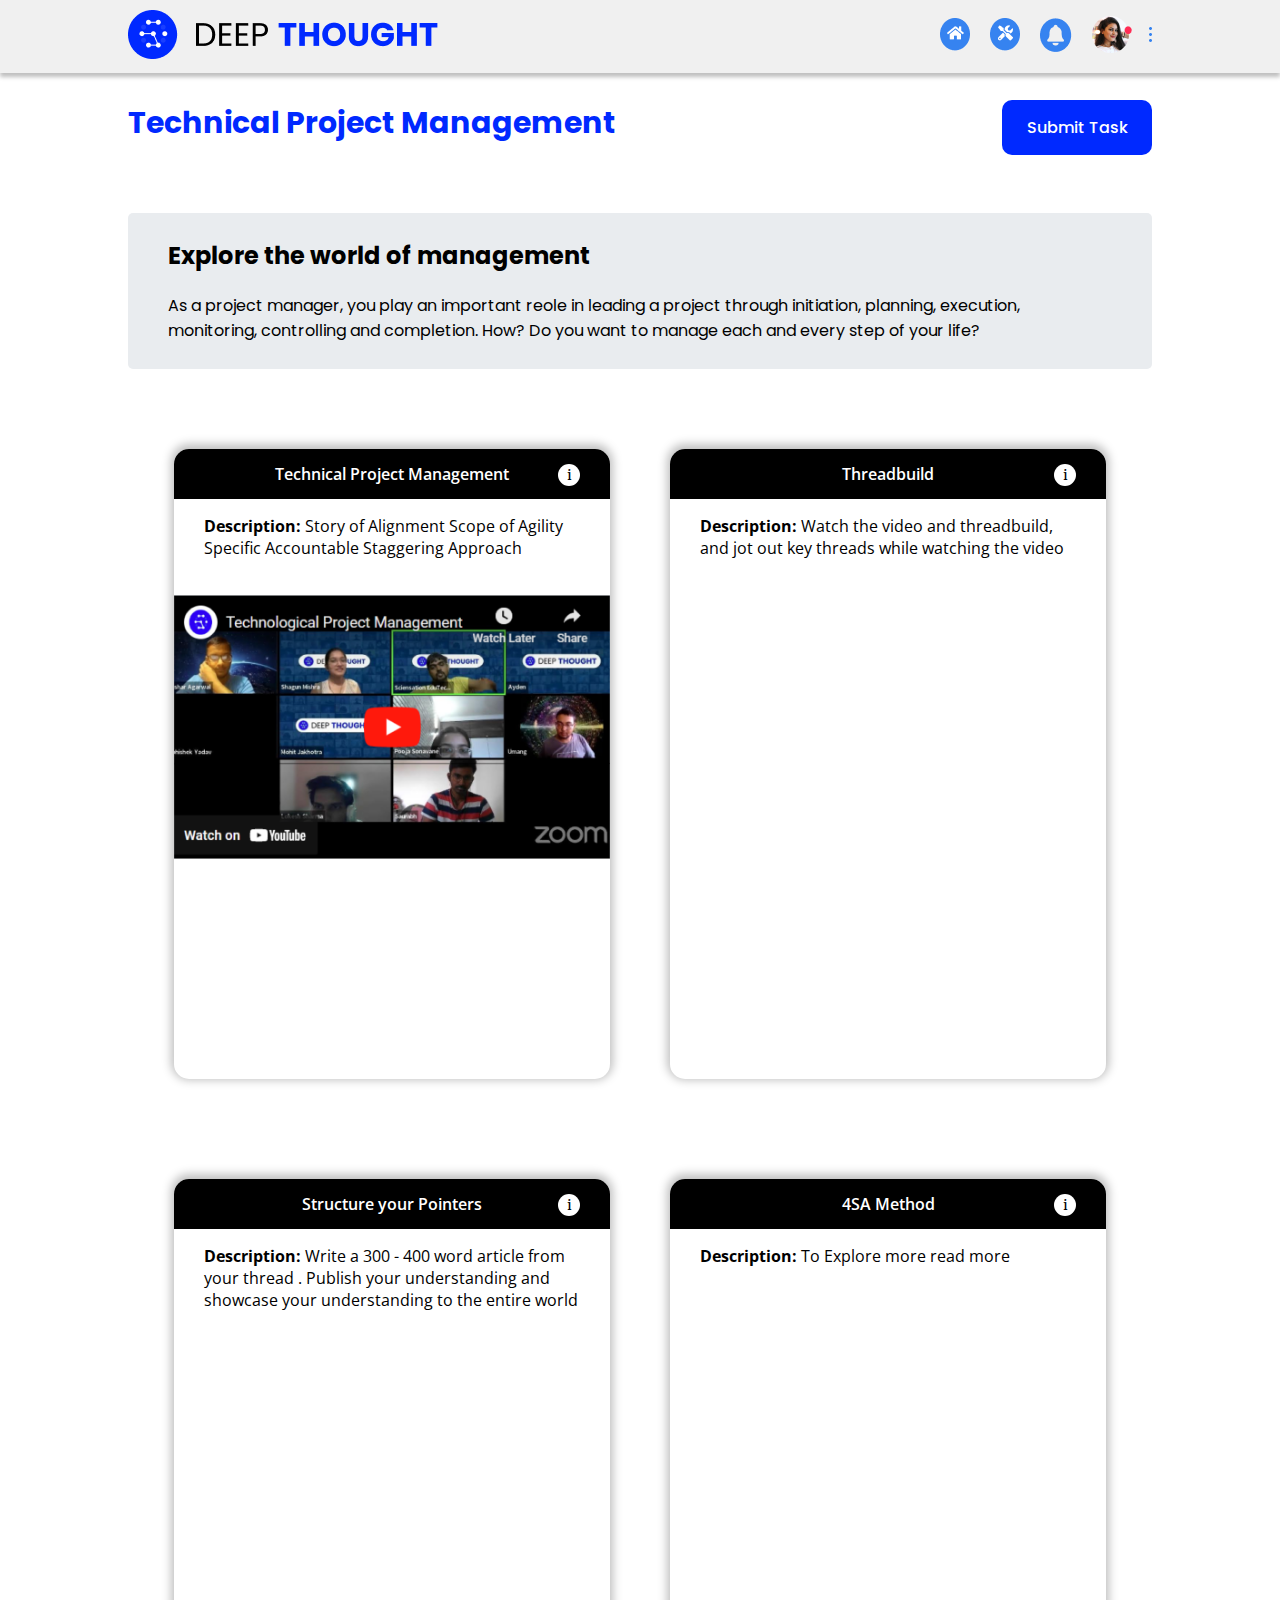
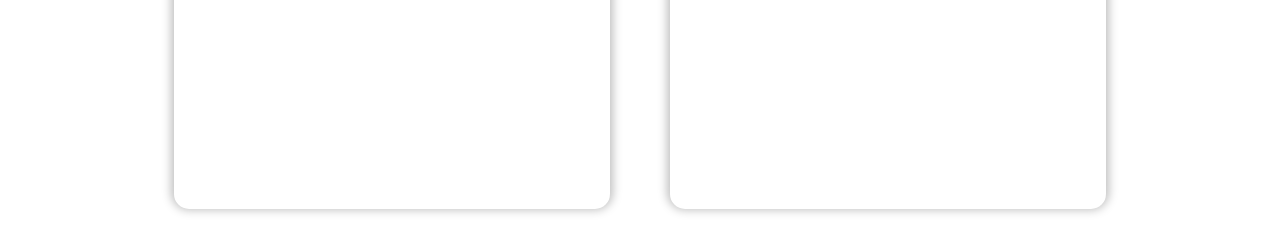
==== index.html @ bc7eef8e "navbar and one box done" ====
<!DOCTYPE html>
<html lang="en">

<head>
    <meta charset="UTF-8">
    <meta name="viewport" content="width=device-width, initial-scale=1.0">
    <title>Document</title>

    <link rel="stylesheet" href="styles.css">

    <link rel="preconnect" href="https://fonts.googleapis.com">
<link rel="preconnect" href="https://fonts.gstatic.com" crossorigin>
<link href="https://fonts.googleapis.com/css2?family=Open+Sans:ital,wght@0,300..800;1,300..800&family=Poly:ital@0;1&family=Poppins:ital,wght@0,100;0,200;0,300;0,400;0,500;0,600;0,700;0,800;0,900;1,100;1,200;1,300;1,400;1,500;1,600;1,700;1,800;1,900&display=swap" rel="stylesheet">
</head>

<body>
    <header>

        <nav class="navbar">

            <div id="logo">
                <div>
                    <img src="./resources/logo 1.png" alt="" width="100%">
                </div>
            </div>


            <!-- <div class="bars">
                <img src="./resources/three dot.png" alt="" class="bars" width="40px">
            </div> -->


            <ul class="icons">
                <li>
                    <img src="./resources/Group 1097.png" alt="">
                </li>
                <li>
                    <img src="./resources/Group 1100.png" alt="">
                </li>
                <li>
                    <img src="./resources/Vector.png" alt="">
                    <img src="./resources/dot.png" alt="" id="dot">
                </li>
                <li>
                    <img src="./resources/Ellipse 53.png" alt="">
                </li>
                <li>
                    <img src="./resources/three dot.png" alt="">
                </li>

            </ul>
        </nav>

    </header>

    <section class="main">
        <div class="heading">
            Technical Project Management
            <div>
                <button class="submit-task">
                    Submit Task
                </button>
            </div>
        </div>

        <div class="text">
            <h2>Explore the world of management</h2>
            <p>As a project manager, you play an important reole in leading a project through initiation, planning,
                execution, monitoring, controlling and completion. How? Do you want to manage each and every step of
                your life?</p>
        </div>

        <div class="boxes-container">

            <div class="boxes">
                <div class="top">
                    Technical Project Management
                    <div class="i-button">
                        i
                    </div>
                </div>
                <div class="content">
                    <p><strong>Description:</strong> Story of Alignment Scope of Agility Specific Accountable Staggering Approach</p>
                    <div>
                        <img src="./resources/image 13.png" alt="YouTube Video">
                    </div>
                </div>
            </div>


            <div class="boxes">
                <div class="top">
                    Threadbuild
                    <div class="i-button">
                        i
                    </div>
                </div>
                <div class="content">
                    <p><strong>Description:</strong> Watch the video and threadbuild, and jot out key threads while watching the video</p>
                    <div>

                    </div>
                </div>
            </div>

        </div>

        <div class="boxes-container">

            <div class="boxes">
                <div class="top">
                    Structure your Pointers
                    <div class="i-button">
                        i
                    </div>
                </div>
                <div class="content">
                    <p><strong>Description:</strong> Write a 300 - 400 word article from your thread . Publish your understanding and showcase your understanding to the entire world </p>
                    <div>

                    </div>
                </div>
            </div>


            <div class="boxes">
                <div class="top">
                    4SA Method
                    <div class="i-button">
                        i
                    </div>
                </div>
                <div class="content">
                    <p><strong>Description:</strong> To Explore more read more </p>
                    <div>

                    </div>
                </div>
            </div>


        </div>

    </section>
</body>

</html>
---- styles.css ----
body{
    margin: 0;
}

header {
    box-shadow: 0px 4px 4px 0px rgba(0, 0, 0, 0.25);
    background-color: #f0f0f0;
    z-index: 1;
    box-sizing: border-box;
    width: 100%;
}

.navbar {
    margin: auto;
    width: 80%;
    display: flex;
    align-items: center;
    justify-content: space-between;
}

#logo {
    min-width: 300px;
    cursor: pointer;
}

.icons {
    position: relative;
    list-style: none;
    display: flex;
    align-items: center;
    gap: 20px;
}

.icons li {
    cursor: pointer;
}

#dot {
    position: absolute;
    top: 10px;
    right: 20px;
}

.main{
    width: 80%;
    margin: auto;
}

.heading {
    font-family: "Poppins", sans-serif;
    font-size: 30px;
    font-weight: 700;
    color: #0029FF;
    display: flex;
    justify-content: space-between;
    line-height: 100px;
}

.submit-task {
    width: 150px;
    font-size: 16px;
    font-family: "Poppins", sans-serif;
    font-weight: 500;
    padding: 15px 20px;
    background-color: #0029FF;
    color: #fff;
    border: none;
    border-radius: 10px;
    cursor: pointer;
}

.submit-task:hover {
    background-color: #25319c;
}

.text {
    background-color: #E9ECEF;
    margin-top: 40px;
    padding-inline: 40px;
    padding-top: 5px;
    padding-bottom: 10px;
    font-family: "Poppins", sans-serif;
    border-radius: 5px;
}

.text h2 {
    font-weight: 700;
}

.text p {
    font-weight: 400;
}

.boxes-container {
    margin: auto;
    margin-top: 60px;
    width: 95%;
    
    display: flex;
    justify-content: center;
    gap: 20px;
}

.boxes {
    flex: 0.5;

    margin: 20px;
    height: 70vh;

    border-radius: 15px;

    overflow: hidden;

    box-shadow: 0px -2px 10px 3px rgba(0, 0, 0, 0.25);
}

.top {
    text-align: center;
    background-color: #000;
    color: #fff;

    font-family: "Open Sans", sans-serif;
    font-weight: 600;
    line-height: 50px;
    position: relative;
}

.i-button {
    background-color: #fff;
    color: #000;
    font-family: "Poly", serif;
    font-weight: 400;

    position: absolute;
    top: 15px;
    right: 30px;

    width: 22px;
    height: 22px;
    border-radius: 20px;

    display: flex;
    align-items: center;
    justify-content: center;
    cursor: pointer;
}

.content {
    font-family: "Open Sans", sans-serif;
    font-weight: 400;
}

.content p {
    padding-inline: 30px;
}

.content div img{
    margin-top: 20px;
    width: 100%;
    cursor: pointer;
}
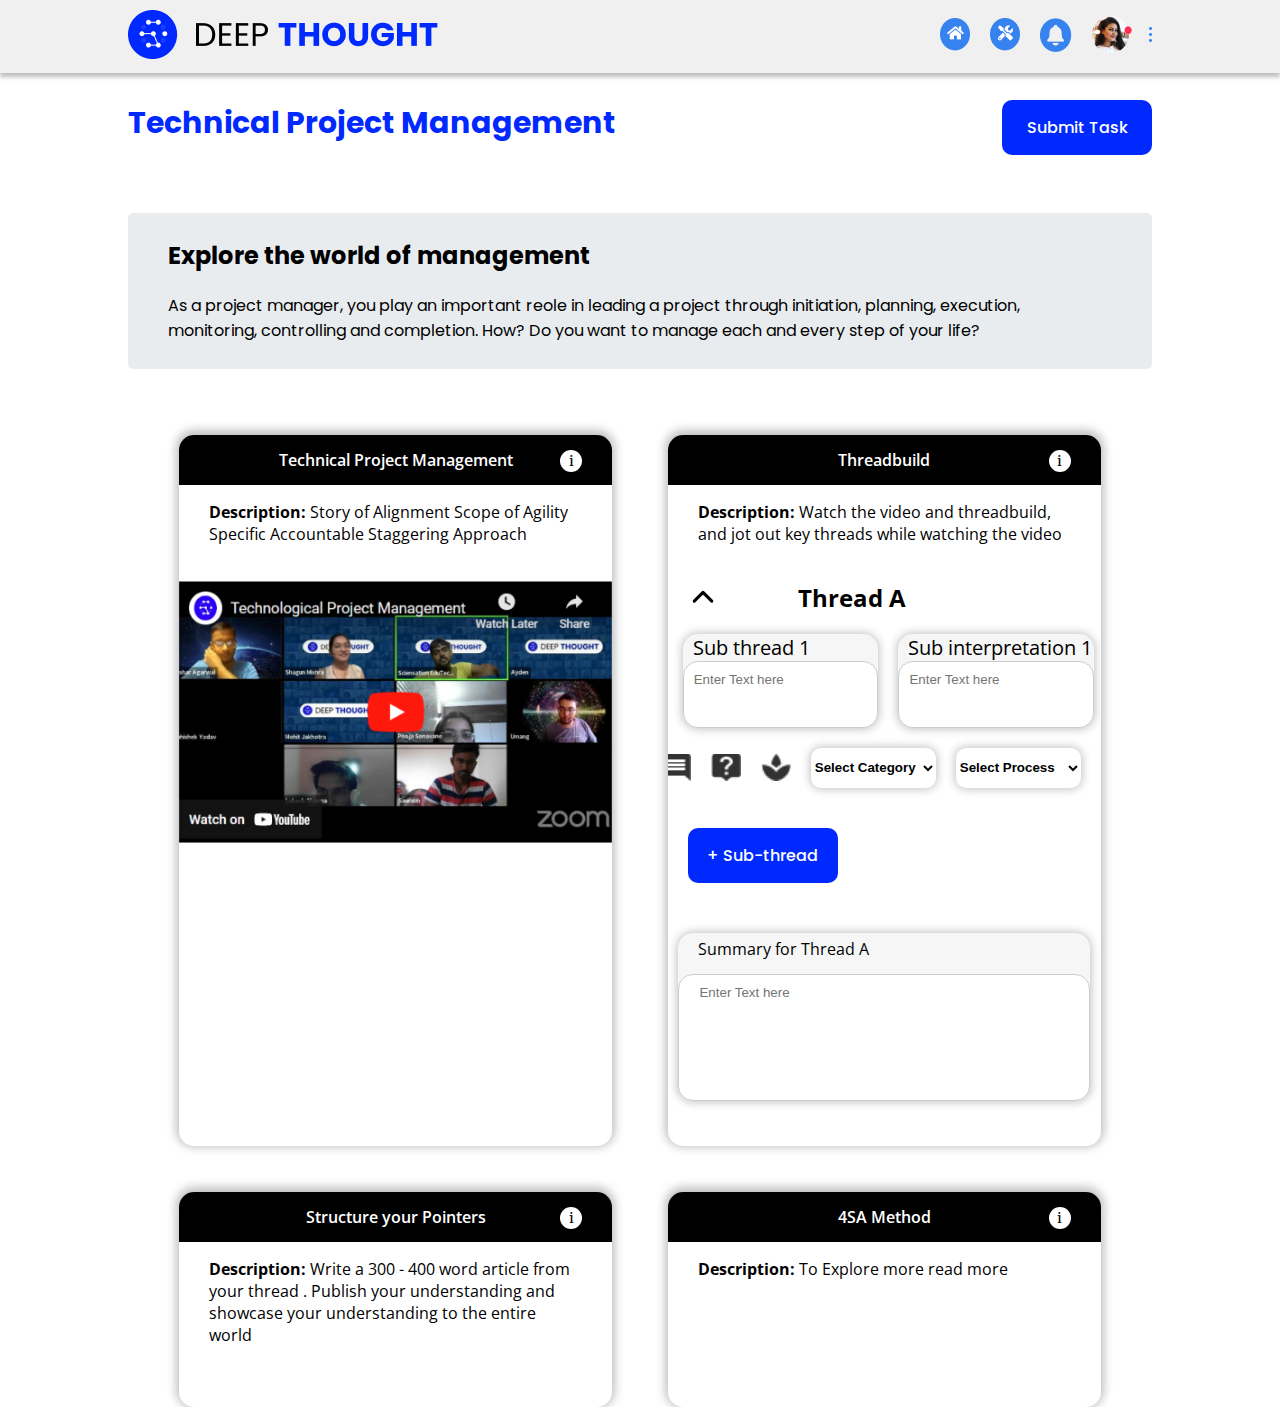
==== commit db0e8eac: "completed second box" ====
--- a/index.html
+++ b/index.html
@@ -9,8 +9,10 @@
     <link rel="stylesheet" href="styles.css">
 
     <link rel="preconnect" href="https://fonts.googleapis.com">
-<link rel="preconnect" href="https://fonts.gstatic.com" crossorigin>
-<link href="https://fonts.googleapis.com/css2?family=Open+Sans:ital,wght@0,300..800;1,300..800&family=Poly:ital@0;1&family=Poppins:ital,wght@0,100;0,200;0,300;0,400;0,500;0,600;0,700;0,800;0,900;1,100;1,200;1,300;1,400;1,500;1,600;1,700;1,800;1,900&display=swap" rel="stylesheet">
+    <link rel="preconnect" href="https://fonts.gstatic.com" crossorigin>
+    <link
+        href="https://fonts.googleapis.com/css2?family=Open+Sans:ital,wght@0,300..800;1,300..800&family=Poly:ital@0;1&family=Poppins:ital,wght@0,100;0,200;0,300;0,400;0,500;0,600;0,700;0,800;0,900;1,100;1,200;1,300;1,400;1,500;1,600;1,700;1,800;1,900&display=swap"
+        rel="stylesheet">
 </head>
 
 <body>
@@ -53,7 +55,7 @@
 
     </header>
 
-    <section class="main">
+    <div class="main">
         <div class="heading">
             Technical Project Management
             <div>
@@ -63,7 +65,7 @@
             </div>
         </div>
 
-        <div class="text">
+        <div class="head-text">
             <h2>Explore the world of management</h2>
             <p>As a project manager, you play an important reole in leading a project through initiation, planning,
                 execution, monitoring, controlling and completion. How? Do you want to manage each and every step of
@@ -80,9 +82,10 @@
                     </div>
                 </div>
                 <div class="content">
-                    <p><strong>Description:</strong> Story of Alignment Scope of Agility Specific Accountable Staggering Approach</p>
-                    <div>
-                        <img src="./resources/image 13.png" alt="YouTube Video">
+                    <p><strong>Description:</strong> Story of Alignment Scope of Agility Specific Accountable Staggering
+                        Approach</p>
+                    <div>
+                        <img src="./resources/image 13.png" alt="YouTube Video" id="yt-video">
                     </div>
                 </div>
             </div>
@@ -96,52 +99,109 @@
                     </div>
                 </div>
                 <div class="content">
-                    <p><strong>Description:</strong> Watch the video and threadbuild, and jot out key threads while watching the video</p>
-                    <div>
-
-                    </div>
-                </div>
-            </div>
+                    <p><strong>Description:</strong> Watch the video and threadbuild, and jot out key threads while
+                        watching the video</p>
+                    <div>
+
+                        <div class="content-head">
+                            <svg class="arrow-svg" fill="none" stroke="currentColor" viewBox="0 0 24 24"
+                                xmlns="http://www.w3.org/2000/svg">
+                                <path stroke-linecap="round" stroke-linejoin="round" stroke-width="2.5"
+                                    d="M19 9l-7 7-7-7">
+                                </path>
+                            </svg>
+
+                            <h2>Thread A</h2>
+                        </div>
+
+                        <div class="sub-box">
+                            <div class="sub t">
+                                <div>Sub thread 1</div>
+
+                                <input type="text" name="" id="sub-thread-1" class="sub-input"
+                                    placeholder="Enter Text here">
+
+                            </div>
+                            <div class="sub int">
+                                <div>Sub interpretation 1</div>
+
+                                <input type="text" name="" id="sub-thread-1" class="sub-input"
+                                    placeholder="Enter Text here">
+
+                            </div>
+                        </div>
+
+                        <div class="options-container">
+
+                            <div class="options">
+                                <img src="./resources/bulb.png" alt="" width="23px">
+                                <img src="./resources/msg.png" alt="" class="option-img">
+                                <img src="./resources/question-mark.png" alt="" class="option-img">
+                                <img src="./resources/flower.png" alt="" class="option-img">
+
+                                <select name="Category" class="category-list">
+                                    <option value="Category" default>Select Category</option>
+                                </select>
+                                <select name="Category" class="category-list">
+                                    <option value="Category" default>Select Process</option>
+                                </select>
+
+                            </div>
+
+                        </div>
+
+                        <button class="sub-button">
+                            + Sub-thread
+                        </button>
+
+                        <div class="summary">
+                            <div>Summary for Thread A</div>
+
+                            <input type="text" name="" id="sub-thread-1" class="summary-input"
+                                placeholder="Enter Text here">
+
+                        </div>
+
+                    </div>
+                </div>
+            </div>
+
+            <div class="boxes">
+                <div class="top">
+                    Structure your Pointers
+                    <div class="i-button">
+                        i
+                    </div>
+                </div>
+                <div class="content">
+                    <p><strong>Description:</strong> Write a 300 - 400 word article from your thread . Publish your
+                        understanding and showcase your understanding to the entire world </p>
+                    <div>
+
+                    </div>
+                </div>
+            </div>
+
+
+            <div class="boxes">
+                <div class="top">
+                    4SA Method
+                    <div class="i-button">
+                        i
+                    </div>
+                </div>
+                <div class="content">
+                    <p><strong>Description:</strong> To Explore more read more </p>
+                    <div>
+
+                    </div>
+                </div>
+            </div>
+
 
         </div>
 
-        <div class="boxes-container">
-
-            <div class="boxes">
-                <div class="top">
-                    Structure your Pointers
-                    <div class="i-button">
-                        i
-                    </div>
-                </div>
-                <div class="content">
-                    <p><strong>Description:</strong> Write a 300 - 400 word article from your thread . Publish your understanding and showcase your understanding to the entire world </p>
-                    <div>
-
-                    </div>
-                </div>
-            </div>
-
-
-            <div class="boxes">
-                <div class="top">
-                    4SA Method
-                    <div class="i-button">
-                        i
-                    </div>
-                </div>
-                <div class="content">
-                    <p><strong>Description:</strong> To Explore more read more </p>
-                    <div>
-
-                    </div>
-                </div>
-            </div>
-
-
-        </div>
-
-    </section>
+    </div>
 </body>
 
 </html>--- a/styles.css
+++ b/styles.css
@@ -1,4 +1,4 @@
-body{
+body {
     margin: 0;
 }
 
@@ -41,7 +41,7 @@
     right: 20px;
 }
 
-.main{
+.main {
     width: 80%;
     margin: auto;
 }
@@ -69,11 +69,11 @@
     cursor: pointer;
 }
 
-.submit-task:hover {
+button:hover {
     background-color: #25319c;
 }
 
-.text {
+.head-text {
     background-color: #E9ECEF;
     margin-top: 40px;
     padding-inline: 40px;
@@ -83,35 +83,36 @@
     border-radius: 5px;
 }
 
-.text h2 {
+.head-text h2 {
     font-weight: 700;
 }
 
-.text p {
+.head-text p {
     font-weight: 400;
 }
 
 .boxes-container {
-    margin: auto;
-    margin-top: 60px;
-    width: 95%;
-    
+    width: 100vw;
+    margin: auto;
+    margin-top: 20px;
+    width: 90%;
+    /* max-width: 1200px; */
+
     display: flex;
     justify-content: center;
-    gap: 20px;
+    flex-wrap: wrap;
+    gap: 6%;
 }
 
 .boxes {
-    flex: 0.5;
-
-    margin: 20px;
-    height: 70vh;
-
-    border-radius: 15px;
-
+    flex: 1 1 47%;
+    min-width: 400px;
+    margin-top: 5%;
+
+    border-radius: 15px;
     overflow: hidden;
-
     box-shadow: 0px -2px 10px 3px rgba(0, 0, 0, 0.25);
+    padding-bottom: 5vh;
 }
 
 .top {
@@ -154,8 +155,133 @@
     padding-inline: 30px;
 }
 
-.content div img{
+#yt-video {
     margin-top: 20px;
     width: 100%;
     cursor: pointer;
+}
+
+.arrow-svg {
+    width: 30px;
+    transform: rotate(180deg);
+}
+
+.content-head {
+    display: flex;
+    padding-inline: 20px;
+    gap: 80px;
+}
+
+.sub-box {
+    width: 95%;
+
+    display: flex;
+    justify-content: center;
+    gap: 20px;
+    margin-inline: 15px;
+}
+
+.sub {
+    flex: 1 1 40%;
+    background-color: #F6F6F6;
+    border-radius: 15px;
+    font-size: 20px;
+    width: 100%;
+    height: fit-content;
+    box-shadow: 0px 0px 10px 1px rgba(0, 0, 0, 0.25);
+}
+
+.sub div {
+    padding-left: 10px;
+}
+
+.sub-input {
+    box-sizing: border-box;
+    width: 100%;
+    padding-left: 10px;
+    padding-top: 10px;
+    padding-bottom: 40px;
+    border: 1px solid #ccc;
+    border-radius: 15px;
+}
+
+
+.options-container {
+    padding-block: 20px;
+    display: flex;
+    justify-content: flex-end;
+    padding-right: 20px;
+}
+
+.options {
+    width: fit-content;
+    display: flex;
+    align-items: center;
+    gap: 20px;
+}
+
+.options img {
+    cursor: pointer;
+}
+
+.option-img {
+    width: 30px;
+    height: fit-content;
+}
+
+.category-list {
+    width: 125px;
+    font-weight: 600;
+    height: 40px;
+    background-color: #fff;
+    border: none;
+    border-radius: 10px;
+    box-shadow: 0 0 10px 1px rgba(0, 0, 0, 0.25);
+}
+
+.category-list option {
+    width: 125px;
+    font-weight: 600;
+    height: 100px;
+}
+
+.sub-button {
+    margin-top: 20px;
+    margin-left: 20px;
+
+    width: 150px;
+    font-size: 16px;
+    font-family: "Poppins", sans-serif;
+    font-weight: 500;
+    padding: 15px 5px;
+    background-color: #0029FF;
+    color: #fff;
+    border: none;
+    border-radius: 10px;
+    cursor: pointer;
+}
+
+.summary {
+    background-color: #F6F6F6;
+    border-radius: 15px;
+    width: 95%;
+    box-shadow: 0px 0px 10px 1px rgba(0, 0, 0, 0.25);
+    margin: auto;
+    margin-top: 50px;
+}
+
+.summary div {
+    padding-top: 5px;
+    padding-left: 20px;
+    height: 4vh;
+}
+ 
+.summary-input {
+    box-sizing: border-box;
+    width: 100%;
+    padding-left: 20px;
+    padding-top: 10px;
+    padding-bottom: 100px;
+    border: 1px solid #ccc;
+    border-radius: 15px;
 }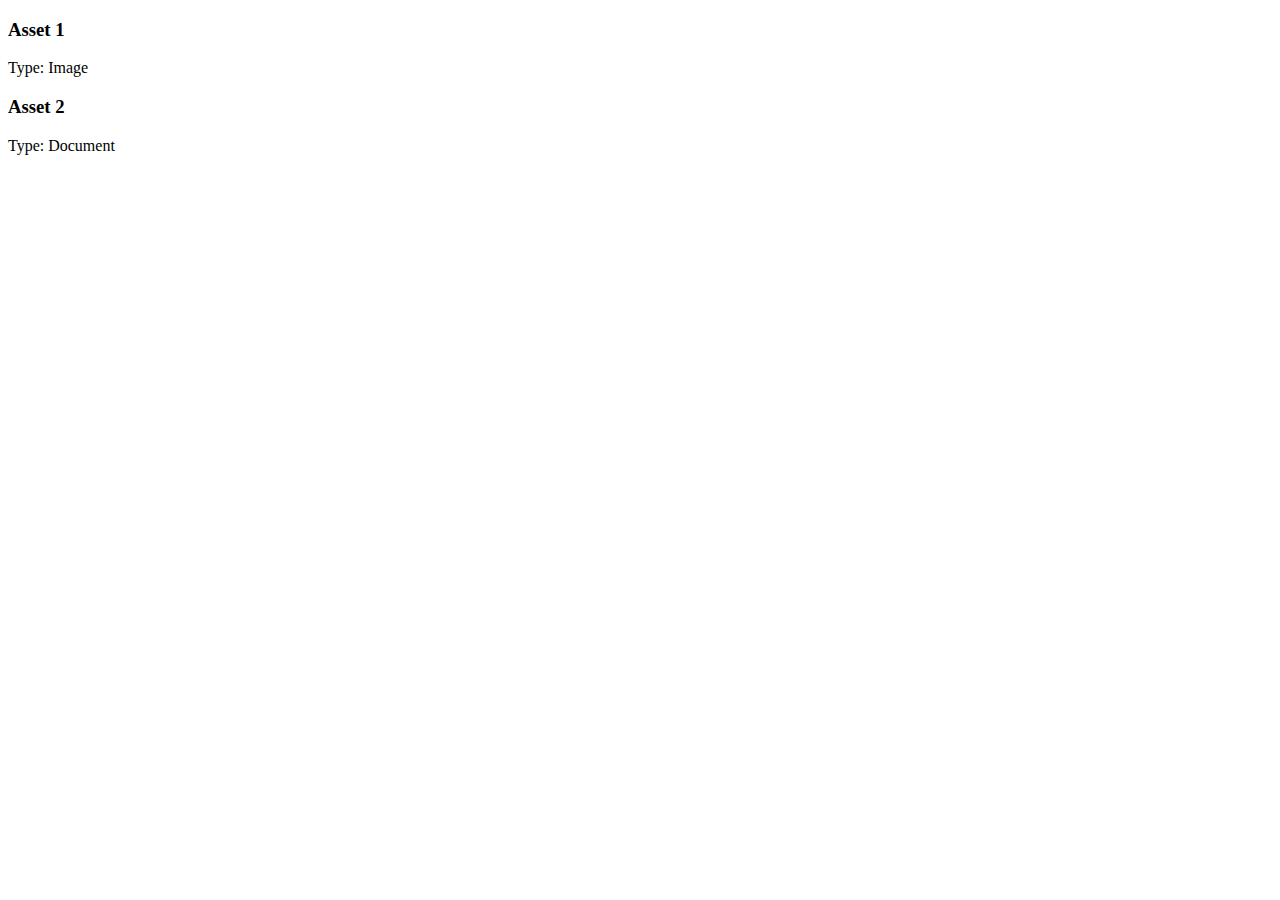
==== commit 11ab3b2d: "learning json integration and reusability" ====
--- a/index.html
+++ b/index.html
@@ -1,207 +1,48 @@
 <!DOCTYPE html>
 <html lang="en">
+<head>
+  <meta charset="UTF-8">
+  <title>Task Assets</title>
+</head>
+<body>
+  <div id="assets-container"></div>
 
-<head>
-    <meta charset="UTF-8">
-    <meta name="viewport" content="width=device-width, initial-scale=1.0">
-    <title>Document</title>
+  <script>
+    // Reusable Component for Asset
+    function renderAsset(asset) {
+      return `<div class="asset" id="${asset.assetID}">
+                <h3>${asset.name}</h3>
+                <p>Type: ${asset.type}</p>
+              </div>`;
+    }
 
-    <link rel="stylesheet" href="styles.css">
+    // Function to render assets for a given task
+    function renderTaskAssets(taskID, projectData) {
+      const tasks = projectData.project.tasks;
+      const task = tasks.find(t => t.TaskID === taskID);
 
-    <link rel="preconnect" href="https://fonts.googleapis.com">
-    <link rel="preconnect" href="https://fonts.gstatic.com" crossorigin>
-    <link
-        href="https://fonts.googleapis.com/css2?family=Open+Sans:ital,wght@0,300..800;1,300..800&family=Poly:ital@0;1&family=Poppins:ital,wght@0,100;0,200;0,300;0,400;0,500;0,600;0,700;0,800;0,900;1,100;1,200;1,300;1,400;1,500;1,600;1,700;1,800;1,900&display=swap"
-        rel="stylesheet">
-</head>
+      if (task) {
+        const assetsContainer = document.getElementById('assets-container');
+        assetsContainer.innerHTML = ''; // Clear previous assets if any
 
-<body>
-    <header>
+        task.Assets.forEach(asset => {
+          assetsContainer.innerHTML += renderAsset(asset);
+        });
+      } else {
+        console.error('Task not found');
+      }
+    }
 
-        <nav class="navbar">
-
-            <div id="logo">
-                <div>
-                    <img src="./resources/logo 1.png" alt="" width="100%">
-                </div>
-            </div>
-
-
-            <!-- <div class="bars">
-                <img src="./resources/three dot.png" alt="" class="bars" width="40px">
-            </div> -->
-
-
-            <ul class="icons">
-                <li>
-                    <img src="./resources/Group 1097.png" alt="">
-                </li>
-                <li>
-                    <img src="./resources/Group 1100.png" alt="">
-                </li>
-                <li>
-                    <img src="./resources/Vector.png" alt="">
-                    <img src="./resources/dot.png" alt="" id="dot">
-                </li>
-                <li>
-                    <img src="./resources/Ellipse 53.png" alt="">
-                </li>
-                <li>
-                    <img src="./resources/three dot.png" alt="">
-                </li>
-
-            </ul>
-        </nav>
-
-    </header>
-
-    <div class="main">
-        <div class="heading">
-            Technical Project Management
-            <div>
-                <button class="submit-task">
-                    Submit Task
-                </button>
-            </div>
-        </div>
-
-        <div class="head-text">
-            <h2>Explore the world of management</h2>
-            <p>As a project manager, you play an important reole in leading a project through initiation, planning,
-                execution, monitoring, controlling and completion. How? Do you want to manage each and every step of
-                your life?</p>
-        </div>
-
-        <div class="boxes-container">
-
-            <div class="boxes">
-                <div class="top">
-                    Technical Project Management
-                    <div class="i-button">
-                        i
-                    </div>
-                </div>
-                <div class="content">
-                    <p><strong>Description:</strong> Story of Alignment Scope of Agility Specific Accountable Staggering
-                        Approach</p>
-                    <div>
-                        <img src="./resources/image 13.png" alt="YouTube Video" id="yt-video">
-                    </div>
-                </div>
-            </div>
-
-
-            <div class="boxes">
-                <div class="top">
-                    Threadbuild
-                    <div class="i-button">
-                        i
-                    </div>
-                </div>
-                <div class="content">
-                    <p><strong>Description:</strong> Watch the video and threadbuild, and jot out key threads while
-                        watching the video</p>
-                    <div>
-
-                        <div class="content-head">
-                            <svg class="arrow-svg" fill="none" stroke="currentColor" viewBox="0 0 24 24"
-                                xmlns="http://www.w3.org/2000/svg">
-                                <path stroke-linecap="round" stroke-linejoin="round" stroke-width="2.5"
-                                    d="M19 9l-7 7-7-7">
-                                </path>
-                            </svg>
-
-                            <h2>Thread A</h2>
-                        </div>
-
-                        <div class="sub-box">
-                            <div class="sub t">
-                                <div>Sub thread 1</div>
-
-                                <input type="text" name="" id="sub-thread-1" class="sub-input"
-                                    placeholder="Enter Text here">
-
-                            </div>
-                            <div class="sub int">
-                                <div>Sub interpretation 1</div>
-
-                                <input type="text" name="" id="sub-thread-1" class="sub-input"
-                                    placeholder="Enter Text here">
-
-                            </div>
-                        </div>
-
-                        <div class="options-container">
-
-                            <div class="options">
-                                <img src="./resources/bulb.png" alt="" width="23px">
-                                <img src="./resources/msg.png" alt="" class="option-img">
-                                <img src="./resources/question-mark.png" alt="" class="option-img">
-                                <img src="./resources/flower.png" alt="" class="option-img">
-
-                                <select name="Category" class="category-list">
-                                    <option value="Category" default>Select Category</option>
-                                </select>
-                                <select name="Category" class="category-list">
-                                    <option value="Category" default>Select Process</option>
-                                </select>
-
-                            </div>
-
-                        </div>
-
-                        <button class="sub-button">
-                            + Sub-thread
-                        </button>
-
-                        <div class="summary">
-                            <div>Summary for Thread A</div>
-
-                            <input type="text" name="" id="sub-thread-1" class="summary-input"
-                                placeholder="Enter Text here">
-
-                        </div>
-
-                    </div>
-                </div>
-            </div>
-
-            <div class="boxes">
-                <div class="top">
-                    Structure your Pointers
-                    <div class="i-button">
-                        i
-                    </div>
-                </div>
-                <div class="content">
-                    <p><strong>Description:</strong> Write a 300 - 400 word article from your thread . Publish your
-                        understanding and showcase your understanding to the entire world </p>
-                    <div>
-
-                    </div>
-                </div>
-            </div>
-
-
-            <div class="boxes">
-                <div class="top">
-                    4SA Method
-                    <div class="i-button">
-                        i
-                    </div>
-                </div>
-                <div class="content">
-                    <p><strong>Description:</strong> To Explore more read more </p>
-                    <div>
-
-                    </div>
-                </div>
-            </div>
-
-
-        </div>
-
-    </div>
+    // Load JSON data from an external file and render the task assets
+    fetch('tasks.json')
+      .then(response => response.json())
+      .then(data => {
+        // Example: Render assets for TaskID 'task1'
+        renderTaskAssets('task1', data);
+      })
+      .catch(error => {
+        console.error('Error loading JSON data:', error);
+      });
+  </script>
 </body>
-
-</html>+</html>
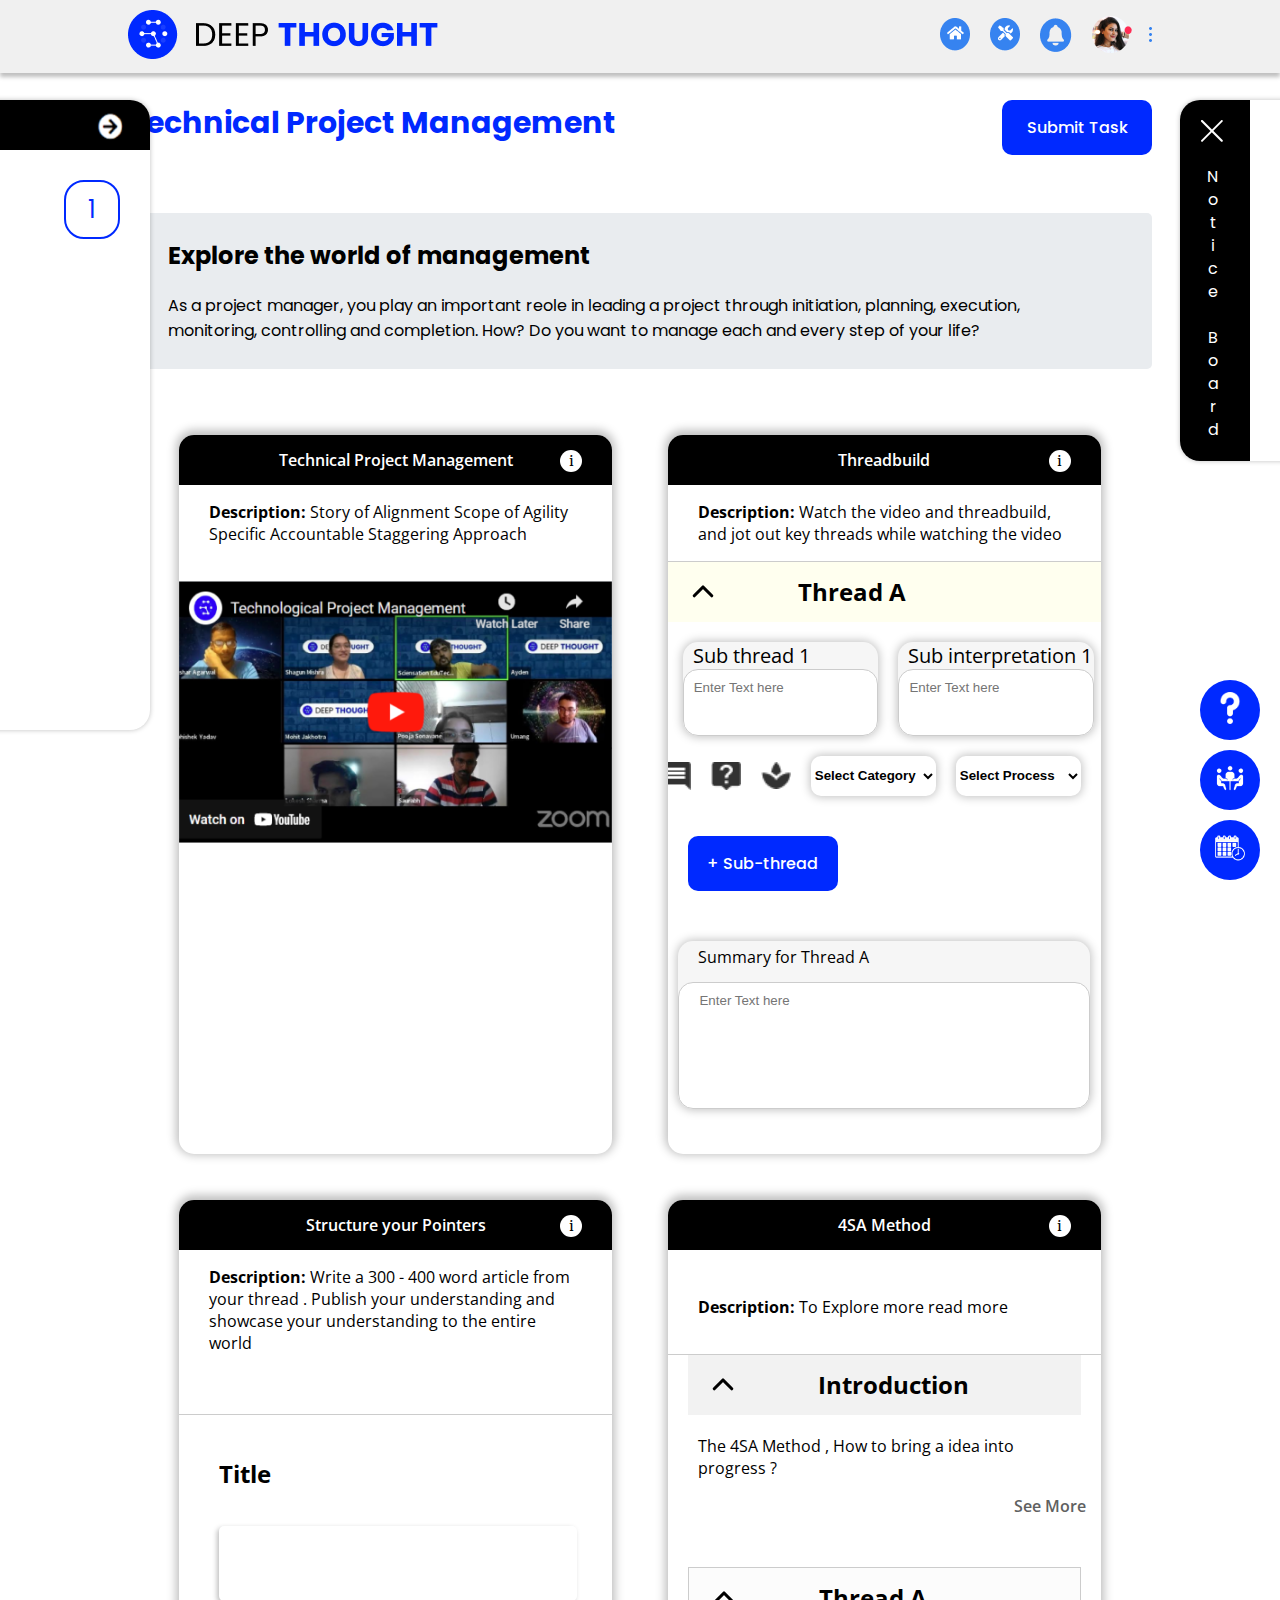
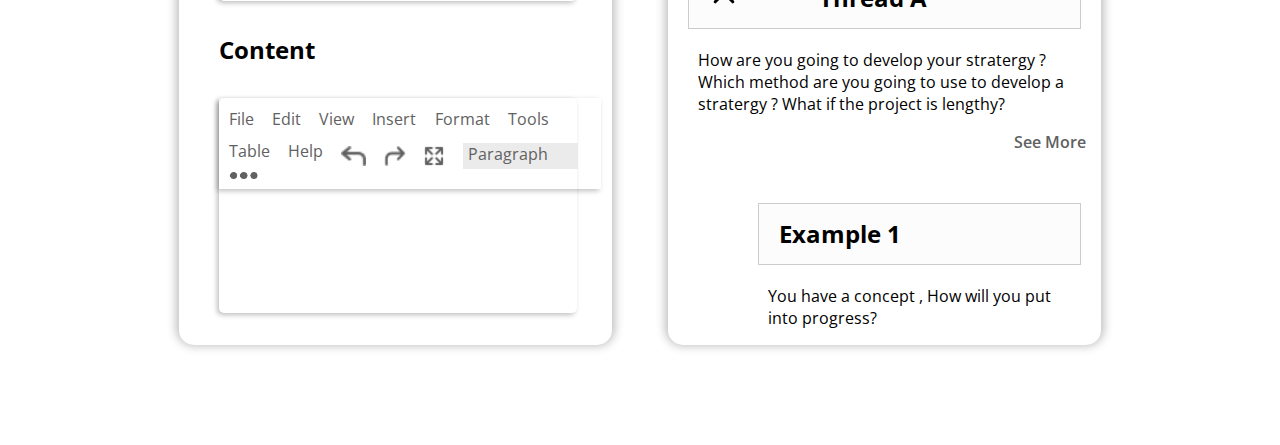
==== commit 16913d0c: "started learning json" ====
--- a/index.html
+++ b/index.html
@@ -1,48 +1,317 @@
 <!DOCTYPE html>
 <html lang="en">
+
 <head>
-  <meta charset="UTF-8">
-  <title>Task Assets</title>
+    <meta charset="UTF-8">
+    <meta name="viewport" content="width=device-width, initial-scale=1.0">
+    <title>Document</title>
+
+    <link rel="stylesheet" href="styles.css">
+
+    <link rel="preconnect" href="https://fonts.googleapis.com">
+    <link rel="preconnect" href="https://fonts.gstatic.com" crossorigin>
+    <link
+        href="https://fonts.googleapis.com/css2?family=Open+Sans:ital,wght@0,300..800;1,300..800&family=Poly:ital@0;1&family=Poppins:ital,wght@0,100;0,200;0,300;0,400;0,500;0,600;0,700;0,800;0,900;1,100;1,200;1,300;1,400;1,500;1,600;1,700;1,800;1,900&display=swap"
+        rel="stylesheet">
 </head>
+
 <body>
-  <div id="assets-container"></div>
-
-  <script>
-    // Reusable Component for Asset
-    function renderAsset(asset) {
-      return `<div class="asset" id="${asset.assetID}">
-                <h3>${asset.name}</h3>
-                <p>Type: ${asset.type}</p>
-              </div>`;
-    }
-
-    // Function to render assets for a given task
-    function renderTaskAssets(taskID, projectData) {
-      const tasks = projectData.project.tasks;
-      const task = tasks.find(t => t.TaskID === taskID);
-
-      if (task) {
-        const assetsContainer = document.getElementById('assets-container');
-        assetsContainer.innerHTML = ''; // Clear previous assets if any
-
-        task.Assets.forEach(asset => {
-          assetsContainer.innerHTML += renderAsset(asset);
-        });
-      } else {
-        console.error('Task not found');
-      }
-    }
-
-    // Load JSON data from an external file and render the task assets
-    fetch('tasks.json')
-      .then(response => response.json())
-      .then(data => {
-        // Example: Render assets for TaskID 'task1'
-        renderTaskAssets('task1', data);
-      })
-      .catch(error => {
-        console.error('Error loading JSON data:', error);
-      });
-  </script>
+    <header>
+
+        <nav class="navbar">
+
+            <div id="logo">
+                <div>
+                    <img src="./resources/logo 1.png" alt="" width="100%">
+                </div>
+            </div>
+
+
+            <!-- <div class="bars">
+                <img src="./resources/three dot.png" alt="" class="bars" width="40px">
+            </div> -->
+
+
+            <ul class="icons">
+                <li>
+                    <img src="./resources/Group 1097.png" alt="">
+                </li>
+                <li>
+                    <img src="./resources/Group 1100.png" alt="">
+                </li>
+                <li>
+                    <img src="./resources/Vector.png" alt="">
+                    <img src="./resources/dot.png" alt="" id="dot">
+                </li>
+                <li>
+                    <img src="./resources/Ellipse 53.png" alt="">
+                </li>
+                <li>
+                    <img src="./resources/three dot.png" alt="">
+                </li>
+
+            </ul>
+        </nav>
+
+    </header>
+
+    <div class="main">
+        <div class="heading">
+            Technical Project Management
+            <div>
+                <button class="submit-task">
+                    Submit Task
+                </button>
+            </div>
+        </div>
+
+        <div class="head-text">
+            <h2>Explore the world of management</h2>
+            <p>As a project manager, you play an important reole in leading a project through initiation, planning,
+                execution, monitoring, controlling and completion. How? Do you want to manage each and every step of
+                your life?</p>
+        </div>
+
+        <div class="boxes-container">
+
+            <div class="boxes">
+                <div class="top">
+                    Technical Project Management
+                    <div class="i-button">
+                        i
+                    </div>
+                </div>
+                <div class="content">
+                    <p><strong>Description:</strong> Story of Alignment Scope of Agility Specific Accountable Staggering
+                        Approach</p>
+                    <div>
+                        <img src="./resources/image 13.png" alt="YouTube Video" id="yt-video">
+                    </div>
+                </div>
+            </div>
+
+
+            <div class="boxes">
+                <div class="top">
+                    Threadbuild
+                    <div class="i-button">
+                        i
+                    </div>
+                </div>
+                <div class="content">
+                    <p><strong>Description:</strong> Watch the video and threadbuild, and jot out key threads while
+                        watching the video</p>
+                    <div>
+
+                        <div class="content-head">
+                            <svg class="arrow-svg" fill="none" stroke="currentColor" viewBox="0 0 24 24"
+                                xmlns="http://www.w3.org/2000/svg">
+                                <path stroke-linecap="round" stroke-linejoin="round" stroke-width="2.5"
+                                    d="M19 9l-7 7-7-7">
+                                </path>
+                            </svg>
+
+                            <h2>Thread A</h2>
+                        </div>
+
+                        <div class="sub-box">
+                            <div class="sub t">
+                                <div>Sub thread 1</div>
+
+                                <input type="text" name="" id="sub-thread-1" class="sub-input"
+                                    placeholder="Enter Text here">
+
+                            </div>
+                            <div class="sub int">
+                                <div>Sub interpretation 1</div>
+
+                                <input type="text" name="" id="sub-thread-1" class="sub-input"
+                                    placeholder="Enter Text here">
+
+                            </div>
+                        </div>
+
+                        <div class="options-container">
+
+                            <div class="options">
+                                <img src="./resources/bulb.png" alt="" width="23px">
+                                <img src="./resources/msg.png" alt="" class="option-img">
+                                <img src="./resources/question-mark.png" alt="" class="option-img">
+                                <img src="./resources/flower.png" alt="" class="option-img">
+
+                                <select name="Category" class="category-list">
+                                    <option value="Category" default>Select Category</option>
+                                </select>
+                                <select name="Category" class="category-list">
+                                    <option value="Category" default>Select Process</option>
+                                </select>
+
+                            </div>
+
+                        </div>
+
+                        <button class="sub-button">
+                            + Sub-thread
+                        </button>
+
+                        <div class="summary">
+                            <div>Summary for Thread A</div>
+
+                            <input type="text" name="" id="sub-thread-1" class="summary-input"
+                                placeholder="Enter Text here">
+
+                        </div>
+
+                    </div>
+                </div>
+            </div>
+
+            <div class="boxes" style="padding-bottom: 0;">
+                <div class="top">
+                    Structure your Pointers
+                    <div class="i-button">
+                        i
+                    </div>
+                </div>
+                <div class="content">
+                    <p><strong>Description:</strong> Write a 300 - 400 word article from your thread . Publish your
+                        understanding and showcase your understanding to the entire world </p>
+
+                    <div class="container-3">
+
+                        <div class="box">
+                            <h4>Title</h4>
+                            <input type="text">
+                        </div>
+
+                        <div class="box">
+                            <h4>Content</h4>
+                            <div class="editor">
+                                <span>File</span>
+                                <span>Edit</span>
+                                <span>View</span>
+                                <span>Insert</span>
+                                <span>Format</span>
+                                <span>Tools</span>
+                                <span>Table</span>
+                                <span>Help</span>
+
+                                <img src="./resources/Icon.png" alt="" class="edit-icon">
+                                <img src="./resources/Icon (1).png" alt="" class="edit-icon">
+                                <img src="./resources/Icon (2).png" alt="" class="edit-icon">
+
+                                <span id="para">Paragraph</span>
+
+                                <img src="./resources/Frame 2.png" alt="" width="30px" height="7px">
+                            </div>
+
+                            <input type="text" name="" id="content-input">
+                        </div>
+                    </div>
+                </div>
+            </div>
+
+
+            <div class="boxes" style="padding-bottom: 0;">
+                <div class="top">
+                    4SA Method
+                    <div class="i-button">
+                        i
+                    </div>
+                </div>
+                <div class="content">
+                    <p style="padding-top: 30px; padding-bottom: 20px;"><strong>Description:</strong> To Explore more
+                        read more </p>
+
+                    <div class="container-4">
+
+                        <div class="content-head border-none">
+                            <svg class="arrow-svg" fill="none" stroke="currentColor" viewBox="0 0 24 24"
+                                xmlns="http://www.w3.org/2000/svg">
+                                <path stroke-linecap="round" stroke-linejoin="round" stroke-width="2.5"
+                                    d="M19 9l-7 7-7-7">
+                                </path>
+                            </svg>
+
+                            <h2>Introduction</h2>
+                        </div>
+
+                        <p>The 4SA Method , How to bring a idea into progress ?</p>
+
+                        <span>See More</span>
+                        
+                        <div class="content-head border-all">
+                            <svg class="arrow-svg" fill="none" stroke="currentColor" viewBox="0 0 24 24"
+                            xmlns="http://www.w3.org/2000/svg">
+                                <path stroke-linecap="round" stroke-linejoin="round" stroke-width="2.5"
+                                    d="M19 9l-7 7-7-7">
+                                </path>
+                            </svg>
+                            
+                            <h2>Thread A</h2>
+                        </div>
+                        
+                        <p>How are you going to develop your stratergy ? Which method are you going to use to develop a stratergy ? What if the project is lengthy?</p>
+
+                        <span>See More</span>
+
+
+                        <div class="content-head border-all" style="margin-left: 90px;">
+                            <h2>Example 1</h2>
+                        </div>
+                    </div>
+                    <p style="margin-left: 70px;">You have a concept , How will you put into progress?</p>
+                </div>
+            </div>
+
+
+        </div>
+
+        <div class="jb-1">
+            <div class="top" style="border-radius: 20px 20px 0px 0px;">
+                Journey Board
+                <div class="i-button">
+                    <img src="./resources/Screenshot from 2024-06-19 11-58-44 1.png" alt="" class="right-arrow">
+                </div>
+            </div>
+
+            <ul>
+                <li><strong>Explore the world of management</strong></li>
+                <li>Technical Project Management</li>
+                <li>Threadbuild</li>
+                <li>Structure your pointers</li>
+                <li>4SA Method</li>
+            </ul>
+
+            <div class="temp">
+                1
+            </div>
+        </div>
+
+        <div class="jb-2">
+            <div class="left">
+                <img src="./resources/Icon (3).png" alt="">
+                Notice Board
+            </div>
+        </div>
+
+    </div>
+
+    <div class="button-container">
+        <button class="fixed-button">
+            <img src="./resources/question-mark (2) 1.png
+            " alt="" class="fixed-icon">
+        </button>
+        <button class="fixed-button">
+            <img src="./resources/meeting 1.png" alt="" class="fixed-icon">
+        </button>
+        <button class="fixed-button">
+            <img src="./resources/schedule (1) 1.png" alt="" class="fixed-icon">
+        </button>
+      </div>
+
+    
+    <script src="./script.js"></script>
 </body>
-</html>
+
+</html>--- a/styles.css
+++ b/styles.css
@@ -0,0 +1,488 @@
+body {
+    margin: 0;
+}
+
+header {
+    box-shadow: 0px 4px 4px 0px rgba(0, 0, 0, 0.25);
+    background-color: #f0f0f0;
+    z-index: 1;
+    box-sizing: border-box;
+    width: 100%;
+}
+
+.navbar {
+    margin: auto;
+    width: 80%;
+    display: flex;
+    align-items: center;
+    justify-content: space-between;
+}
+
+#logo {
+    min-width: 300px;
+    cursor: pointer;
+}
+
+.icons {
+    position: relative;
+    list-style: none;
+    display: flex;
+    align-items: center;
+    gap: 20px;
+}
+
+.icons li {
+    cursor: pointer;
+}
+
+#dot {
+    position: absolute;
+    top: 10px;
+    right: 20px;
+}
+
+.main {
+    width: 80%;
+    margin: auto;
+}
+
+.heading {
+    font-family: "Poppins", sans-serif;
+    font-size: 30px;
+    font-weight: 700;
+    color: #0029FF;
+    display: flex;
+    justify-content: space-between;
+    line-height: 100px;
+}
+
+.submit-task {
+    width: 150px;
+    font-size: 16px;
+    font-family: "Poppins", sans-serif;
+    font-weight: 500;
+    padding: 15px 20px;
+    background-color: #0029FF;
+    color: #fff;
+    border: none;
+    border-radius: 10px;
+    cursor: pointer;
+}
+
+button:hover {
+    background-color: #25319c;
+}
+
+.head-text {
+    background-color: #E9ECEF;
+    margin-top: 40px;
+    padding-inline: 40px;
+    padding-top: 5px;
+    padding-bottom: 10px;
+    font-family: "Poppins", sans-serif;
+    border-radius: 5px;
+}
+
+.head-text h2 {
+    font-weight: 700;
+}
+
+.head-text p {
+    font-weight: 400;
+}
+
+.boxes-container {
+    width: 100vw;
+    margin: auto;
+    margin-top: 20px;
+    width: 90%;
+    /* max-width: 1200px; */
+
+    display: flex;
+    justify-content: center;
+    flex-wrap: wrap;
+    gap: 6%;
+    padding-bottom: 100px;
+}
+
+.boxes {
+    flex: 1 1 47%;
+    min-width: 400px;
+    margin-top: 5%;
+
+    border-radius: 15px;
+    overflow: hidden;
+    box-shadow: 0px -2px 10px 3px rgba(0, 0, 0, 0.25);
+    padding-bottom: 5vh;
+}
+
+.top {
+    text-align: center;
+    background-color: #000;
+    color: #fff;
+
+    font-family: "Open Sans", sans-serif;
+    font-weight: 600;
+    line-height: 50px;
+    position: relative;
+}
+
+.i-button {
+    background-color: #fff;
+    color: #000;
+    font-family: "Poly", serif;
+    font-weight: 400;
+
+    position: absolute;
+    top: 15px;
+    right: 30px;
+
+    width: 22px;
+    height: 22px;
+    border-radius: 20px;
+
+    display: flex;
+    align-items: center;
+    justify-content: center;
+    cursor: pointer;
+}
+
+.content {
+    font-family: "Open Sans", sans-serif;
+    font-weight: 400;
+}
+
+.content p {
+    padding-inline: 30px;
+}
+
+#yt-video {
+    margin-top: 20px;
+    width: 100%;
+    cursor: pointer;
+}
+
+.arrow-svg {
+    width: 30px;
+    transform: rotate(180deg);
+}
+
+.content-head {
+    border-top: 1px solid #ccc;
+    display: flex;
+    align-items: center;
+    padding-inline: 20px;
+    margin-bottom: 20px;
+    height: 60px;
+    gap: 80px;
+    background-color: #feffc03f;
+}
+
+.sub-box {
+    width: 95%;
+
+    display: flex;
+    justify-content: center;
+    gap: 20px;
+    margin-inline: 15px;
+}
+
+.sub {
+    flex: 1 1 40%;
+    background-color: #F6F6F6;
+    border-radius: 15px;
+    font-size: 20px;
+    width: 100%;
+    height: fit-content;
+    box-shadow: 0px 0px 10px 1px rgba(0, 0, 0, 0.25);
+}
+
+.sub div {
+    padding-left: 10px;
+}
+
+.sub-input {
+    box-sizing: border-box;
+    width: 100%;
+    padding-left: 10px;
+    padding-top: 10px;
+    padding-bottom: 40px;
+    border: 1px solid #ccc;
+    border-radius: 15px;
+}
+
+
+.options-container {
+    padding-block: 20px;
+    display: flex;
+    justify-content: flex-end;
+    padding-right: 20px;
+}
+
+.options {
+    width: fit-content;
+    display: flex;
+    align-items: center;
+    gap: 20px;
+}
+
+.options img {
+    cursor: pointer;
+}
+
+.option-img {
+    width: 30px;
+    height: fit-content;
+}
+
+.category-list {
+    width: 125px;
+    font-weight: 600;
+    height: 40px;
+    background-color: #fff;
+    border: none;
+    border-radius: 10px;
+    box-shadow: 0 0 10px 1px rgba(0, 0, 0, 0.25);
+}
+
+.category-list option {
+    width: 125px;
+    font-weight: 600;
+    height: 100px;
+}
+
+.sub-button {
+    margin-top: 20px;
+    margin-left: 20px;
+
+    width: 150px;
+    font-size: 16px;
+    font-family: "Poppins", sans-serif;
+    font-weight: 500;
+    padding: 15px 5px;
+    background-color: #0029FF;
+    color: #fff;
+    border: none;
+    border-radius: 10px;
+    cursor: pointer;
+}
+
+.summary {
+    background-color: #F6F6F6;
+    border-radius: 15px;
+    width: 95%;
+    box-shadow: 0px 0px 10px 1px rgba(0, 0, 0, 0.25);
+    margin: auto;
+    margin-top: 50px;
+}
+
+.summary div {
+    padding-top: 5px;
+    padding-left: 20px;
+    height: 4vh;
+}
+ 
+.summary-input {
+    box-sizing: border-box;
+    width: 100%;
+    padding-left: 20px;
+    padding-top: 10px;
+    padding-bottom: 100px;
+    border: 1px solid #ccc;
+    border-radius: 15px;
+}
+
+.container-3{
+    margin-top: 60px;
+    padding-top: 10px;
+    padding-left: 40px;
+    padding-right: 40px;
+    border-top: 1px solid #ccc;
+    margin-bottom: 0;
+    position: relative;
+}
+
+.box {
+    font-size: 24px;
+}
+
+.box input {
+    width: 95%;
+    padding-left: 20px;
+    padding-top: 10px;
+    padding-bottom: 50px;
+    border: none;
+    border-radius: 5px;
+    box-shadow: -2px 2px 5px rgba(0, 0, 0, 0.25);
+}
+
+.editor {
+    padding: 10px;
+    width: 83.5%;
+    box-shadow: -2px 2px 5px rgba(0, 0, 0, 0.25);
+    font-size: 16px;
+    color: #616161;
+
+    display: flex;
+    align-items: center;
+    flex-wrap: wrap;
+    gap: 5%;
+    z-index: 1;
+    position: absolute;
+}
+
+.editor span {
+    padding-bottom: 10px;
+    cursor: pointer;
+}
+
+.editor img {
+    cursor: pointer;
+}
+
+.edit-icon {
+    height: 20px;
+}
+
+#para {
+    background-color: #EBEBEB;
+    padding-top: 6px;
+    padding-right: 30px;
+    padding-left: 5px;
+    line-height: 10px;
+}
+
+#content-input{
+    padding-top: 100px;
+    padding-bottom: 100px;
+}
+
+.container-4 {
+    border-top: 1px solid #ccc;
+}
+
+.container-4 .content-head {
+    margin-inline: 20px;
+}
+
+.container-4 span {
+    margin-left: 80%;
+    color: #606161;
+    font-weight: 600;
+    padding-bottom: 200px;
+}
+
+.border-none {
+    background-color: #F2F2F2;
+    border: none;
+}
+
+.border-all {
+    margin-top: 50px;
+    border: 1px solid #ccc;
+    background-color: #FCFCFC;
+}
+
+.jb-1 {
+    position: absolute;
+    top: 100px;
+    left: -650px;
+    font-family: 'Poppins', sans-serif;
+    border-radius: 20px;
+
+    width: 800px;
+    height: 70vh;
+    background-color: #fff;
+    
+    box-shadow: 0 0 5px rgba(0, 0, 0, 0.25);
+    z-index: 2;
+    transition: transform 300ms ease;
+    cursor: pointer;
+}
+
+.jb-1 .top {
+    text-align: left;
+    padding-left: 100px;
+}
+
+.jb-1 ul {
+    padding-left: 150px;
+}
+
+.temp {
+    padding: 10px 22px;
+    border: 2px solid #0029FF;
+    color: #0029FF;
+    border-radius: 20px;
+    position: absolute;
+    right: 30px;
+    top: 80px;
+    font-size: 24px;
+    font-weight: 400;
+}
+
+.jb-1:hover {
+    transform: translateX(20px);
+}
+
+
+.jb-2 {
+    font-family: 'Poppins', sans-serif;
+    background-color: #fff;
+    width: 200px;
+    
+    box-shadow: 0 0 5px rgba(0, 0, 0, 0.25);
+
+    position: absolute;
+    border-radius: 20px;
+    top: 100px;
+    right: -100px;
+    transition: transform 300ms ease;
+    cursor: pointer;
+
+}
+
+.left {
+    border-radius: 20px 0 0px 20px;
+    background-color: #000;
+    writing-mode: vertical-lr;
+    text-orientation: upright;
+    color: #fff;
+    padding: 20px;
+    width: 30px;
+}
+
+.jb-2:hover {
+    transform: translateX(-20px);
+}
+
+.hidden {
+    visibility: hidden;
+}
+
+
+.button-container {
+    position: fixed;
+    bottom: 20px; 
+    right: 20px; 
+    display: flex;
+    flex-direction: column;
+    gap: 10px; 
+  }
+  
+  .fixed-button {
+    width: 60px;
+    height: 60px;
+    font-size: 16px;
+    border: none;
+    border-radius: 50%;
+    background-color: #0029FF;
+    color: white;
+    cursor: pointer;
+    transition: background-color 0.3s;
+  }
+
+  .fixed-icon {
+    width: 30px;
+  }
+  